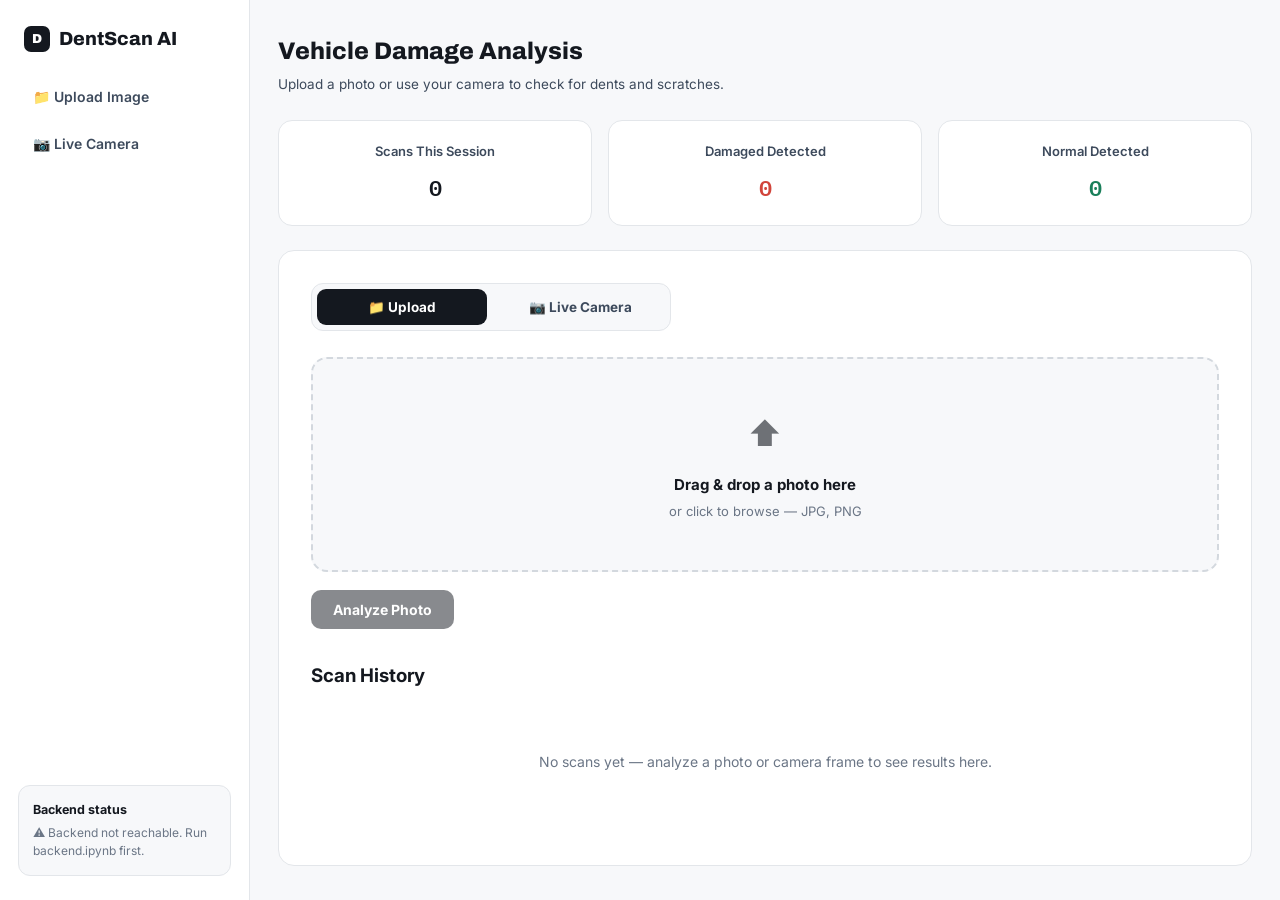
==== analysis.html @ cf9e4610 "Initial commit" ====
<!DOCTYPE html>
<html lang="en">
<head>
<meta charset="UTF-8">
<meta name="viewport" content="width=device-width, initial-scale=1.0">
<title>DentScan AI — Analysis</title>
<link rel="preconnect" href="https://fonts.googleapis.com">
<link href="https://fonts.googleapis.com/css2?family=Archivo:wght@500;600;700;800;900&family=Inter:wght@400;500;600;700&family=IBM+Plex+Mono:wght@500;600&display=swap" rel="stylesheet">
<link rel="stylesheet" href="css/style.css">
<link rel="stylesheet" href="css/analysis.css">
</head>
<body class="dash-body">

<div class="dash-shell">

  <!-- ══════════════════════════
       SIDEBAR
  ══════════════════════════ -->
  <aside class="sidebar">
    <a href="index.html" class="sidebar-logo"><span class="logo-mark">D</span> DentScan AI</a>

    <nav class="sidebar-nav">
      <button class="side-btn active" data-mode="upload">📁 Upload Image</button>
      <button class="side-btn" data-mode="camera">📷 Live Camera</button>
    </nav>

    <div class="sidebar-note">
      <div class="note-title">Backend status</div>
      <div class="note-body" id="backendStatus">Checking connection to localhost:5000…</div>
    </div>
  </aside>

  <!-- ══════════════════════════
       MAIN
  ══════════════════════════ -->
  <main class="dash-main">

    <div class="dash-main-header">
      <div>
        <h1>Vehicle Damage Analysis</h1>
        <p>Upload a photo or use your camera to check for dents and scratches.</p>
      </div>
    </div>

    <!-- STAT CARDS -->
    <div class="stat-grid">
      <div class="stat-card">
        <div class="stat-label">Scans This Session</div>
        <div class="stat-value" id="statScans">0</div>
      </div>
      <div class="stat-card">
        <div class="stat-label">Damaged Detected</div>
        <div class="stat-value danger-text" id="statDamaged">0</div>
      </div>
      <div class="stat-card">
        <div class="stat-label">Normal Detected</div>
        <div class="stat-value ok-text" id="statNormal">0</div>
      </div>
    </div>

    <!-- MODULE PANEL -->
    <div class="module-panel">

      <div class="mode-toggle">
        <button class="mode-btn active" data-mode="upload">📁 Upload</button>
        <button class="mode-btn" data-mode="camera">📷 Live Camera</button>
      </div>

      <!-- UPLOAD MODE -->
      <div id="uploadPanel">
        <div class="upload-zone" id="uploadZone">
          <div class="upload-icon">⬆</div>
          <h4>Drag &amp; drop a photo here</h4>
          <p>or click to browse — JPG, PNG</p>
          <input type="file" id="fileInput" accept="image/*">
        </div>

        <div class="preview-frame" id="uploadPreviewFrame" style="display:none;margin-top:18px">
          <img id="uploadPreviewImg" alt="Selected vehicle photo">
        </div>

        <div style="margin-top:18px;display:flex;gap:10px">
          <button class="btn-dark" id="analyzeUploadBtn" disabled>Analyze Photo</button>
          <button class="btn-outline" id="clearUploadBtn" style="display:none">Choose Different Photo</button>
        </div>
      </div>

      <!-- CAMERA MODE -->
      <div id="cameraPanel" style="display:none">
        <div class="camera-frame" id="cameraFrame">
          <div class="camera-placeholder" id="cameraPlaceholder">
            Camera is off.<br>Click "Enable Camera" to start.
          </div>
          <video id="cameraVideo" autoplay playsinline style="display:none"></video>
          <div class="camera-corner tl"></div>
          <div class="camera-corner tr"></div>
          <div class="camera-corner bl"></div>
          <div class="camera-corner br"></div>
        </div>
        <canvas id="captureCanvas" style="display:none"></canvas>

        <div class="camera-controls">
          <div style="display:flex;gap:10px">
            <button class="btn-dark" id="enableCameraBtn">Enable Camera</button>
            <button class="btn-outline" id="captureBtn" style="display:none">Capture &amp; Analyze</button>
          </div>
          <label class="live-toggle">
            <div class="switch">
              <input type="checkbox" id="liveScanToggle">
              <span class="switch-track"></span>
            </div>
            Auto-scan every 2s
          </label>
        </div>
      </div>

      <!-- RESULT PANEL (shared, injected by JS) -->
      <div id="resultPanel"></div>

      <!-- SCAN HISTORY -->
      <div style="margin-top:32px">
        <div class="module-header">
          <h3>Scan History</h3>
        </div>
        <div id="historyList">
          <div class="dash-empty">No scans yet — analyze a photo or camera frame to see results here.</div>
        </div>
      </div>

    </div>

  </main>
</div>

<!-- Reusable message banner -->
<div class="toast" id="toast"></div>

<script src="js/jspdf.umd.min.js"></script>
<script src="js/report-generator.js"></script>
<script src="js/analysis.js"></script>
</body>
</html>
---- css/style.css ----
/* ============================================
   AUTOSCAN AI — style.css
   Palette: white paper, ink, steel, diagnostic-blue, verdict red/green
   ============================================ */

*,*::before,*::after{box-sizing:border-box;margin:0;padding:0}
:root{
  --paper:#ffffff;
  --paper2:#f7f8fa;
  --ink:#14181f;
  --steel:#3d4a5c;
  --steel-soft:#6b7686;
  --line:#e3e6ea;
  --line2:#d3d8de;
  --signal:#2563eb;
  --signal-soft:rgba(37,99,235,0.1);
  --stock-green:#1a7f5a;
  --stock-green-soft:rgba(26,127,90,0.08);
  --danger:#d1453b;
  --danger-soft:rgba(209,69,59,0.08);
  --warn:#c98a12;
  --warn-soft:rgba(201,138,18,0.1);
  --radius:14px;
  --mono:'IBM Plex Mono',monospace;
  --display:'Archivo',sans-serif;
  --body:'Inter',sans-serif;
}

html{scroll-behavior:smooth}
body{font-family:var(--body);background:var(--paper);color:var(--ink);overflow-x:hidden;line-height:1.6}

/* ══════════════════════════
   NAVBAR
══════════════════════════ */
nav{
  position:fixed;top:0;left:0;right:0;z-index:100;
  padding:0 40px;height:68px;
  display:grid;grid-template-columns:1fr auto 1fr;align-items:center;
  border-bottom:1px solid var(--line);
  background:rgba(255,255,255,0.9);backdrop-filter:blur(16px);
}
.nav-logo{
  font-family:var(--display);font-size:21px;font-weight:800;
  letter-spacing:-0.5px;color:var(--ink);text-decoration:none;
  display:flex;align-items:center;gap:9px;
}
.nav-logo .logo-mark{
  width:28px;height:28px;background:var(--ink);border-radius:7px;
  display:inline-flex;align-items:center;justify-content:center;
  font-size:14px;font-weight:900;color:var(--paper);
  font-family:var(--display);flex-shrink:0;
}
.nav-links{display:flex;gap:4px;list-style:none;justify-content:center}
.nav-links a{
  font-size:14px;font-weight:500;color:var(--steel-soft);text-decoration:none;
  transition:all 0.2s;padding:7px 14px;border-radius:8px;
}
.nav-links a:hover{color:var(--ink);background:var(--paper2)}
.nav-cta{display:flex;gap:10px;align-items:center;justify-content:flex-end}
.nav-right{display:flex;align-items:center;justify-content:flex-end;gap:10px}

/* BUTTONS */
.btn-ghost{
  padding:8px 18px;border-radius:20px;border:1px solid var(--line2);
  background:transparent;color:var(--steel);font-family:inherit;font-size:14px;
  font-weight:600;cursor:pointer;text-decoration:none;transition:all 0.2s;
  display:inline-flex;align-items:center;
}
.btn-ghost:hover{color:var(--ink);border-color:var(--ink)}
.btn-primary{
  padding:9px 20px;border-radius:20px;border:none;background:var(--ink);
  color:var(--paper);font-family:inherit;font-size:14px;font-weight:700;cursor:pointer;
  text-decoration:none;transition:all 0.2s;display:inline-flex;align-items:center;gap:6px;
}
.btn-primary:hover{background:var(--signal);transform:translateY(-1px)}
.btn-lg{padding:15px 32px;font-size:16px;border-radius:14px;display:inline-flex;align-items:center;gap:10px}

/* HAMBURGER */
.hamburger{display:none;flex-direction:column;gap:5px;background:none;border:none;cursor:pointer;padding:4px}
.hamburger span{display:block;width:22px;height:2px;background:var(--steel);border-radius:2px;transition:all 0.3s}
.hamburger.open span:nth-child(1){transform:translateY(7px) rotate(45deg)}
.hamburger.open span:nth-child(2){opacity:0}
.hamburger.open span:nth-child(3){transform:translateY(-7px) rotate(-45deg)}

/* MOBILE NAV */
.mobile-nav{
  display:none;position:fixed;top:68px;left:0;right:0;
  background:var(--paper);border-bottom:1px solid var(--line);
  flex-direction:column;z-index:99;
  transform:translateY(-110%);transition:transform 0.3s ease;
}
.mobile-nav.open{transform:translateY(0)}
.mobile-link{
  padding:16px 24px;color:var(--steel);text-decoration:none;
  font-size:15px;border-bottom:1px solid var(--line);transition:all 0.2s;
}
.mobile-link:hover{color:var(--ink);background:var(--paper2)}
.mobile-cta{background:var(--ink);color:var(--paper) !important;font-weight:700;text-align:center}

/* ══════════════════════════
   HERO
══════════════════════════ */
.hero{
  min-height:100vh;display:flex;flex-direction:column;
  align-items:center;justify-content:center;
  text-align:center;padding:130px 24px 80px;
  position:relative;overflow:hidden;
}
.hero-badge{
  display:inline-flex;align-items:center;gap:8px;
  background:var(--paper2);border:1px solid var(--line2);
  color:var(--steel);border-radius:100px;padding:6px 16px;
  font-size:13px;font-weight:500;margin-bottom:32px;
}
.dot{width:6px;height:6px;border-radius:50%;background:var(--signal);animation:pulse 2s infinite}
@keyframes pulse{0%,100%{opacity:1}50%{opacity:0.3}}

.hero h1{
  font-family:var(--display);
  font-size:clamp(40px,7vw,76px);font-weight:800;
  letter-spacing:-2.5px;line-height:1.05;margin-bottom:24px;max-width:880px;
}
.hero h1 em{font-style:normal;color:var(--signal)}
.hero-sub{
  font-size:clamp(16px,2vw,18px);color:var(--steel);
  max-width:540px;line-height:1.75;margin-bottom:44px;font-weight:400;
}
.hero-actions{display:flex;gap:14px;justify-content:center;flex-wrap:wrap;margin-bottom:64px}

/* SCAN VISUAL (signature element — replaces StockMate's shelf) */
.hero-visual{max-width:820px;width:100%;position:relative}
.scan-wrap{
  background:var(--paper);border:1px solid var(--line);border-radius:20px;
  overflow:hidden;box-shadow:0 20px 60px rgba(20,24,31,0.08);
  text-align:left;
}
.scan-bar{
  background:var(--paper2);padding:12px 20px;
  border-bottom:1px solid var(--line);display:flex;align-items:center;gap:8px;
}
.scan-dots{display:flex;gap:6px}
.scan-dot{width:10px;height:10px;border-radius:50%}
.scan-label{
  font-family:var(--mono);font-size:11px;color:var(--steel-soft);
  margin-left:6px;letter-spacing:0.2px;
}
.scan-frame{
  position:relative;margin:20px 24px;border-radius:14px;overflow:hidden;
  background:var(--paper2);border:1px solid var(--line);
  aspect-ratio:16/8;display:flex;align-items:center;justify-content:center;
}
.scan-car-icon{font-size:64px;opacity:0.15;color:var(--ink)}
.scan-corner{position:absolute;width:26px;height:26px;border:2px solid var(--signal)}
.scan-corner.tl{top:14px;left:14px;border-right:none;border-bottom:none}
.scan-corner.tr{top:14px;right:14px;border-left:none;border-bottom:none}
.scan-corner.bl{bottom:14px;left:14px;border-right:none;border-top:none}
.scan-corner.br{bottom:14px;right:14px;border-left:none;border-top:none}
.scan-line{
  position:absolute;left:14px;right:14px;height:2px;background:var(--signal);
  box-shadow:0 0 12px rgba(37,99,235,0.6);animation:scan-sweep 2.6s ease-in-out infinite;
}
@keyframes scan-sweep{0%,100%{top:14px}50%{top:calc(100% - 16px)}}
.scan-tag{
  position:absolute;bottom:26px;left:34px;background:var(--paper);border:1px solid var(--line);
  border-radius:8px;padding:6px 12px;font-family:var(--mono);font-size:11px;color:var(--steel);
  display:flex;align-items:center;gap:8px;box-shadow:0 6px 18px rgba(20,24,31,0.1);
}
.scan-tag .sdot{width:7px;height:7px;border-radius:50%;background:var(--danger)}
.scan-results{padding:6px 24px 22px;display:flex;flex-direction:column;gap:14px}
.scan-row{display:grid;grid-template-columns:100px 1fr 90px;align-items:center;gap:14px}
.scan-region{font-family:var(--mono);font-size:11px;color:var(--steel-soft)}
.scan-conf-track{height:8px;border-radius:4px;background:var(--paper2);border:1px solid var(--line);overflow:hidden}
.scan-conf-fill{height:100%;border-radius:4px}
.scan-conf-fill.dmg{background:var(--danger)}
.scan-conf-fill.ok{background:var(--stock-green)}
.scan-pct{font-family:var(--mono);font-size:12px;color:var(--steel);text-align:right}
.scan-verdict{
  margin:16px 24px 24px;padding:12px 16px;border-radius:10px;
  background:var(--danger-soft);border:1px solid rgba(209,69,59,0.2);
  font-size:13px;color:var(--ink);display:flex;align-items:center;gap:10px;
}
.verdict-dot{width:8px;height:8px;border-radius:50%;background:var(--danger);flex-shrink:0}

/* ══════════════════════════
   TICKER
══════════════════════════ */
.ticker-section{
  border-top:1px solid var(--line);border-bottom:1px solid var(--line);
  background:var(--paper2);padding:18px 0;overflow:hidden;white-space:nowrap;
}
.ticker-track{display:inline-flex;gap:40px;animation:scroll-left 32s linear infinite}
@keyframes scroll-left{from{transform:translateX(0)}to{transform:translateX(-50%)}}
.ticker-item{font-size:14px;color:var(--steel);display:inline-flex;align-items:center;gap:8px}
.t-icon{color:var(--signal);font-size:13px}

/* ══════════════════════════
   SECTION HEAD (shared)
══════════════════════════ */
.section-label{
  font-family:var(--mono);font-size:12px;color:var(--signal);
  letter-spacing:0.5px;font-weight:600;
}
.section-h2{
  font-family:var(--display);font-size:clamp(28px,4vw,44px);font-weight:800;
  letter-spacing:-1.5px;line-height:1.15;margin:14px 0 14px;color:var(--ink);
}
.section-sub{font-size:15px;color:var(--steel);max-width:480px;line-height:1.7}
.section-head{text-align:center;max-width:640px;margin:0 auto 56px}
.section-head .section-sub{margin:0 auto}

/* ══════════════════════════
   FEATURES
══════════════════════════ */
.features-section{padding:120px 40px;max-width:1100px;margin:0 auto}
.features-grid{display:grid;grid-template-columns:repeat(3,1fr);gap:18px}
.feat-card{
  background:var(--paper);border:1px solid var(--line);border-radius:16px;padding:26px;
  transition:border-color 0.2s,transform 0.2s;
}
.feat-card:hover{border-color:var(--line2);transform:translateY(-2px)}
.feat-featured{border-color:var(--signal);background:var(--signal-soft)}
.feat-icon{
  width:38px;height:38px;border-radius:9px;background:var(--paper2);
  border:1px solid var(--line);display:flex;align-items:center;justify-content:center;
  font-size:17px;margin-bottom:16px;color:var(--ink);
}
.feat-card h4{font-size:16px;font-weight:700;margin-bottom:8px;color:var(--ink)}
.feat-card p{font-size:13.5px;color:var(--steel);line-height:1.65}

/* ══════════════════════════
   HOW IT WORKS
══════════════════════════ */
.how-section{padding:120px 40px;background:var(--paper2);border-top:1px solid var(--line);border-bottom:1px solid var(--line)}
.how-inner{max-width:1100px;margin:0 auto;display:grid;grid-template-columns:1fr 1fr;gap:80px;align-items:center}
.how-steps{display:flex;flex-direction:column;gap:22px;margin-top:32px}
.how-step{display:flex;gap:16px;align-items:flex-start}
.step-num{
  font-family:var(--mono);font-size:13px;font-weight:600;color:var(--signal);
  border:1px solid var(--line2);border-radius:8px;padding:4px 8px;flex-shrink:0;
}
.how-step h5{font-size:15px;font-weight:700;color:var(--ink);margin-bottom:4px}
.how-step p{font-size:13.5px;color:var(--steel)}

.how-visual{display:flex;justify-content:center}
.mini-card{
  background:var(--paper);border:1px solid var(--line);border-radius:16px;
  padding:26px;width:100%;max-width:340px;box-shadow:0 12px 40px rgba(20,24,31,0.06);
}
.mini-row{display:flex;justify-content:space-between;align-items:center;padding:10px 0;font-size:14px;color:var(--steel)}
.mini-row strong{font-family:var(--mono);font-size:16px;color:var(--ink)}
.mini-row.small{font-size:12.5px;padding:6px 0}
.mini-divider{height:1px;background:var(--line);margin:8px 0}
.danger-text{color:var(--danger) !important}
.ok-text{color:var(--stock-green) !important}

/* ══════════════════════════
   CTA
══════════════════════════ */
.cta-section{padding:100px 40px;text-align:center}
.cta-inner-card{
  max-width:680px;margin:0 auto;background:var(--ink);color:var(--paper);
  border-radius:28px;padding:64px 48px;
}
.cta-section h2{
  font-family:var(--display);font-size:clamp(28px,5vw,44px);font-weight:800;
  letter-spacing:-1.5px;line-height:1.15;margin-bottom:16px;
}
.cta-section p{font-size:16px;color:#c7cdd6;margin-bottom:32px}
.cta-inner-card .btn-primary{background:var(--signal);color:var(--paper)}
.cta-inner-card .btn-primary:hover{background:#3b74ef}
.cta-fine{font-size:12px;color:#8b93a0;margin-top:20px}

/* ══════════════════════════
   FOOTER
══════════════════════════ */
footer{border-top:1px solid var(--line);padding:40px;background:var(--paper)}
.footer-inner{max-width:1100px;margin:0 auto;display:flex;justify-content:space-between;align-items:center;flex-wrap:wrap;gap:20px}
.footer-logo{font-family:var(--display);font-size:20px;font-weight:800;color:var(--ink)}
.footer-logo span{color:var(--signal)}
.footer-links{display:flex;gap:28px}
.footer-links a{font-size:13px;color:var(--steel);text-decoration:none;transition:color 0.2s}
.footer-links a:hover{color:var(--ink)}
.footer-copy{font-size:13px;color:var(--steel-soft)}

/* ══════════════════════════
   ANIMATIONS
══════════════════════════ */
.fade-up{opacity:0;transform:translateY(24px);transition:all 0.7s cubic-bezier(0.16,1,0.3,1)}
.fade-up.visible{opacity:1;transform:translateY(0)}

/* ══════════════════════════
   RESPONSIVE
══════════════════════════ */
@media(max-width:900px){
  nav{padding:0 20px;grid-template-columns:1fr 1fr}
  .nav-links{display:none}
  .nav-cta{display:none}
  .hamburger{display:flex}
  .mobile-nav{display:flex}
  .how-inner{grid-template-columns:1fr}
  .features-grid{grid-template-columns:1fr 1fr}
  .scan-row{grid-template-columns:70px 1fr 70px;gap:8px}
}
@media(max-width:600px){
  .features-section,.how-section,.cta-section{padding:80px 20px}
  .hero{padding:110px 16px 60px}
  .features-grid{grid-template-columns:1fr}
  .footer-inner{flex-direction:column;text-align:center}
  .footer-links{justify-content:center;flex-wrap:wrap}
  .cta-inner-card{padding:40px 24px}
  .scan-row{grid-template-columns:1fr;gap:6px;padding-bottom:10px;border-bottom:1px solid var(--line)}
  .scan-pct{text-align:left}
}
---- css/analysis.css ----
/* ============================================
   AUTOSCAN AI — analysis.css
   Extends style.css tokens for the analysis workspace
   ============================================ */

.dash-body{background:var(--paper2);min-height:100vh}

/* ══════════════════════════
   TOPNAV
══════════════════════════ */
.topnav{
  position:sticky;top:0;left:0;right:0;z-index:1000;
  background:var(--paper);border-bottom:1px solid var(--line);
}
.topnav-inner{
  max-width:1280px;margin:0 auto;
  height:64px;padding:0 28px;
  display:flex;align-items:center;
  box-sizing:border-box;
}
.topnav-logo{
  display:flex;align-items:center;gap:10px;
  text-decoration:none;color:var(--ink);
  flex-shrink:0;
}
.topnav-logo .logo-mark{
  width:32px;height:32px;background:var(--ink);border-radius:8px;
  display:inline-flex;align-items:center;justify-content:center;
  font-size:15px;font-weight:900;color:var(--paper);font-family:var(--display);
  flex-shrink:0;
}
.topnav-name{
  font-family:var(--display);font-size:18px;font-weight:800;
  letter-spacing:0.2px;color:var(--ink);white-space:nowrap;
}
.topnav-name em{font-style:normal;color:var(--signal)}

.topnav-back{
  margin-left:auto;
  display:inline-flex;align-items:center;gap:6px;
  text-decoration:none;font-family:var(--body);font-size:13.5px;font-weight:700;
  color:var(--steel);padding:9px 16px;border-radius:9px;border:1px solid var(--line2);
  background:var(--paper);transition:all 0.18s;white-space:nowrap;
}
.topnav-back:hover{border-color:var(--ink);color:var(--ink);background:var(--paper2)}

@media(max-width:720px){
  .topnav-inner{height:58px;padding:0 18px}
  .topnav-name{font-size:16px}
  .topnav-back{padding:8px 12px;font-size:13px}
}
@media(max-width:380px){
  .topnav-name{font-size:14.5px}
  .logo-mark{width:28px;height:28px;font-size:13px}
}

.dash-shell{display:flex;min-height:100vh;align-items:stretch}

/* ── SIDEBAR ── */
.sidebar{
  flex:0 0 250px;
  width:250px;
  min-width:250px;
  max-width:250px;
  min-height:100vh;
  background:var(--paper);border-right:1px solid var(--line);
  padding:24px 18px;display:flex;flex-direction:column;gap:22px;
  overflow-x:hidden;
  box-sizing:border-box;
}
.sidebar *{max-width:100%;box-sizing:border-box}
.sidebar-logo{
  font-family:var(--display);font-size:19px;font-weight:800;
  display:flex;align-items:center;gap:9px;color:var(--ink);padding:0 6px;
  width:100%;text-decoration:none;
}
.sidebar-logo .logo-mark{
  width:26px;height:26px;background:var(--ink);border-radius:7px;
  display:inline-flex;align-items:center;justify-content:center;
  font-size:13px;font-weight:900;color:var(--paper);font-family:var(--display);
  flex-shrink:0;
}

/* Reset the global <nav> element rules from style.css (fixed top bar, grid layout)
   which would otherwise also apply to this sidebar's <nav> element */
.sidebar-nav,
.sidebar nav,
nav.sidebar-nav{
  position:static !important;
  top:auto !important;
  left:auto !important;
  right:auto !important;
  z-index:auto !important;
  height:auto !important;
  padding:0 !important;
  margin:0 !important;
  border:none !important;
  background:none !important;
  backdrop-filter:none !important;
  box-shadow:none !important;
  display:flex !important;
  flex-direction:column !important;
  align-items:stretch !important;
  justify-content:flex-start !important;
  gap:6px !important;
  width:100% !important;
}
.sidebar-nav button.side-btn{
  display:flex;align-items:center;gap:10px;
  width:100%;max-width:100%;box-sizing:border-box;
  text-align:left;padding:11px 14px;border-radius:10px;border:1px solid transparent;
  background:transparent;color:var(--steel);font-family:var(--body);font-size:14px;
  font-weight:600;cursor:pointer;transition:all 0.15s;
}
.side-btn:hover{background:var(--paper2);color:var(--ink)}
.side-btn.active{background:var(--ink);color:var(--paper)}

.sidebar-note{
  background:var(--paper2);border:1px solid var(--line);border-radius:12px;
  padding:14px;width:100%;box-sizing:border-box;margin-top:auto;
}
.sidebar-note .note-title{font-size:12.5px;font-weight:700;color:var(--ink);margin-bottom:4px}
.sidebar-note .note-body{font-size:12px;color:var(--steel-soft);line-height:1.55}

/* ── MAIN ── */
.dash-main{flex:1 1 auto;min-width:0;padding:32px 28px;overflow-y:auto;box-sizing:border-box}
.dash-main > *{max-width:1224px;margin-left:auto;margin-right:auto}

.dash-main-header{display:flex;justify-content:space-between;align-items:flex-start;margin-bottom:24px;gap:16px;flex-wrap:wrap}
.dash-main-header h1{font-family:var(--display);font-size:24px;font-weight:800;color:var(--ink)}
.dash-main-header p{font-size:13.5px;color:var(--steel);margin-top:4px}

/* STAT CARDS */
.stat-grid{display:grid;grid-template-columns:repeat(3,1fr);gap:16px;margin-bottom:24px}
.stat-card{
  background:var(--paper);border:1px solid var(--line);border-radius:14px;
  padding:20px;text-align:center;
}
.stat-label{font-size:13px;font-weight:600;color:var(--steel);margin-bottom:8px}
.stat-value{font-family:var(--mono);font-size:22px;font-weight:600;color:var(--ink)}

/* MODULE PANEL */
.module-panel{
  background:var(--paper);border:1px solid var(--line);border-radius:16px;
  padding:32px;min-height:420px;
}

/* ── INPUT MODE TOGGLE ── */
.mode-toggle{display:flex;gap:8px;background:var(--paper2);border:1px solid var(--line);border-radius:12px;padding:5px;margin-bottom:26px;max-width:360px}
.mode-btn{
  flex:1;padding:10px 16px;border-radius:9px;border:none;background:transparent;
  color:var(--steel);font-family:var(--body);font-size:13.5px;font-weight:700;
  cursor:pointer;transition:all 0.18s;display:flex;align-items:center;justify-content:center;gap:7px;
}
.mode-btn.active{background:var(--ink);color:var(--paper)}

/* ── UPLOAD ZONE ── */
.upload-zone{
  border:2px dashed var(--line2);border-radius:16px;
  padding:48px 24px;text-align:center;cursor:pointer;transition:all 0.2s;
  background:var(--paper2);
}
.upload-zone:hover,.upload-zone.drag-over{border-color:var(--signal);background:var(--signal-soft)}
.upload-zone .upload-icon{font-size:34px;margin-bottom:12px;opacity:0.6}
.upload-zone h4{font-size:15px;font-weight:700;color:var(--ink);margin-bottom:4px}
.upload-zone p{font-size:13px;color:var(--steel-soft)}
.upload-zone input[type="file"]{display:none}

/* ── CAMERA VIEW ── */
.camera-frame{
  position:relative;border-radius:16px;overflow:hidden;background:var(--ink);
  aspect-ratio:16/10;display:flex;align-items:center;justify-content:center;
  max-width:480px;margin:0 auto;
}
.camera-frame video,.camera-frame canvas,.camera-frame img{
  width:100%;height:100%;object-fit:cover;display:block;
}
.camera-placeholder{color:#8b93a0;font-size:13.5px;text-align:center;padding:20px}
.camera-corner{position:absolute;width:26px;height:26px;border:2px solid var(--signal);pointer-events:none}
.camera-corner.tl{top:14px;left:14px;border-right:none;border-bottom:none}
.camera-corner.tr{top:14px;right:14px;border-left:none;border-bottom:none}
.camera-corner.bl{bottom:14px;left:14px;border-right:none;border-top:none}
.camera-corner.br{bottom:14px;right:14px;border-left:none;border-top:none}

.camera-controls{display:flex;align-items:center;justify-content:space-between;gap:16px;margin-top:18px;flex-wrap:wrap;max-width:480px;margin-left:auto;margin-right:auto}
.live-toggle{display:flex;align-items:center;gap:9px;font-size:13px;color:var(--steel);font-weight:600}
.switch{position:relative;width:38px;height:22px;flex-shrink:0}
.switch input{opacity:0;width:0;height:0}
.switch-track{position:absolute;inset:0;background:var(--line2);border-radius:20px;cursor:pointer;transition:all 0.2s}
.switch-track::before{content:"";position:absolute;width:16px;height:16px;left:3px;top:3px;background:var(--paper);border-radius:50%;transition:all 0.2s}
.switch input:checked + .switch-track{background:var(--signal)}
.switch input:checked + .switch-track::before{transform:translateX(16px)}

/* ── PREVIEW ── */
.preview-frame{border-radius:16px;overflow:hidden;border:1px solid var(--line);background:var(--paper2)}
.preview-frame img{width:100%;display:block;max-height:360px;object-fit:contain;background:var(--ink)}

/* ── RESULT PANEL ── */
.result-panel{margin-top:24px;border-radius:16px;border:1px solid var(--line);overflow:hidden}
.result-header{padding:20px 24px;display:flex;align-items:center;gap:14px}
.result-header.dmg{background:var(--danger-soft)}
.result-header.ok{background:var(--stock-green-soft)}
.result-badge{font-size:26px;line-height:1}
.result-verdict{font-family:var(--display);font-size:19px;font-weight:800}
.result-header.dmg .result-verdict{color:var(--danger)}
.result-header.ok .result-verdict{color:var(--stock-green)}
.result-sub{font-size:12.5px;color:var(--steel);margin-top:2px}

.result-body{padding:20px 24px;display:flex;flex-direction:column;gap:14px}
.confidence-row{display:flex;align-items:center;gap:14px}
.confidence-label{font-size:12.5px;font-weight:600;color:var(--steel);min-width:90px}
.confidence-track{flex:1;height:10px;border-radius:5px;background:var(--paper2);border:1px solid var(--line);overflow:hidden}
.confidence-fill{height:100%;border-radius:5px;transition:width 0.6s ease}
.confidence-fill.dmg{background:var(--danger)}
.confidence-fill.ok{background:var(--stock-green)}
.confidence-pct{font-family:var(--mono);font-size:13px;color:var(--ink);min-width:44px;text-align:right}

.result-actions{display:flex;gap:10px;flex-wrap:wrap}

.btn-outline{
  padding:10px 18px;border-radius:10px;border:1px solid var(--line2);background:var(--paper);
  color:var(--ink);font-family:var(--body);font-size:13.5px;font-weight:700;
  cursor:pointer;transition:all 0.2s;display:inline-flex;align-items:center;gap:7px;
}
.btn-outline:hover{border-color:var(--ink)}

.btn-dark{
  padding:11px 22px;border-radius:10px;border:none;background:var(--ink);
  color:var(--paper);font-family:var(--body);font-size:14px;font-weight:700;
  cursor:pointer;transition:all 0.2s;display:inline-flex;align-items:center;gap:7px;
}
.btn-dark:hover{background:var(--signal)}
.btn-dark:disabled{opacity:0.5;cursor:not-allowed}

/* ── SCAN HISTORY ── */
.history-list{display:flex;flex-direction:column;gap:2px;margin-top:8px}
.history-row{
  display:grid;grid-template-columns:44px 1fr auto auto;align-items:center;gap:12px;
  padding:10px 4px;border-bottom:1px solid var(--line);font-size:13px;
}
.history-thumb{width:40px;height:40px;border-radius:8px;object-fit:cover;background:var(--paper2)}
.history-time{color:var(--steel-soft);font-family:var(--mono);font-size:11.5px}

.tag-dmg{
  display:inline-block;padding:2px 9px;border-radius:100px;font-size:11px;font-weight:700;
  background:var(--danger-soft);color:var(--danger);
}
.tag-ok{
  display:inline-block;padding:2px 9px;border-radius:100px;font-size:11px;font-weight:700;
  background:var(--stock-green-soft);color:var(--stock-green);
}

/* EMPTY */
.dash-empty{text-align:center;padding:60px 20px;color:var(--steel-soft);font-size:14px}

/* TOAST */
.toast{
  position:fixed;bottom:24px;left:50%;transform:translateX(-50%) translateY(20px);
  background:var(--ink);color:var(--paper);padding:12px 20px;border-radius:10px;
  font-size:13.5px;font-weight:600;opacity:0;pointer-events:none;transition:all 0.25s;z-index:2000;
}
.toast.show{opacity:1;transform:translateX(-50%) translateY(0)}
.toast.error{background:var(--danger)}
.toast.success{background:var(--stock-green)}

/* SPINNER */
.spinner{
  width:16px;height:16px;border-radius:50%;
  border:2px solid rgba(255,255,255,0.3);border-top-color:var(--paper);
  animation:spin 0.8s linear infinite;display:inline-block;
}
.spinner.dark{border:2px solid var(--line2);border-top-color:var(--ink)}
@keyframes spin{to{transform:rotate(360deg)}}

/* RESPONSIVE */
@media(max-width:900px){
  .dash-shell{flex-direction:column}
  .sidebar{position:relative;height:auto;width:100%;max-width:100%;flex:0 0 auto;flex-direction:row;flex-wrap:wrap;padding:16px}
  .sidebar-nav{flex-direction:row;flex-wrap:wrap;width:auto}
  .side-btn{width:auto}
  .sidebar-note{display:none}
  .stat-grid{grid-template-columns:1fr 1fr}
  .dash-main{padding:24px 18px}
}
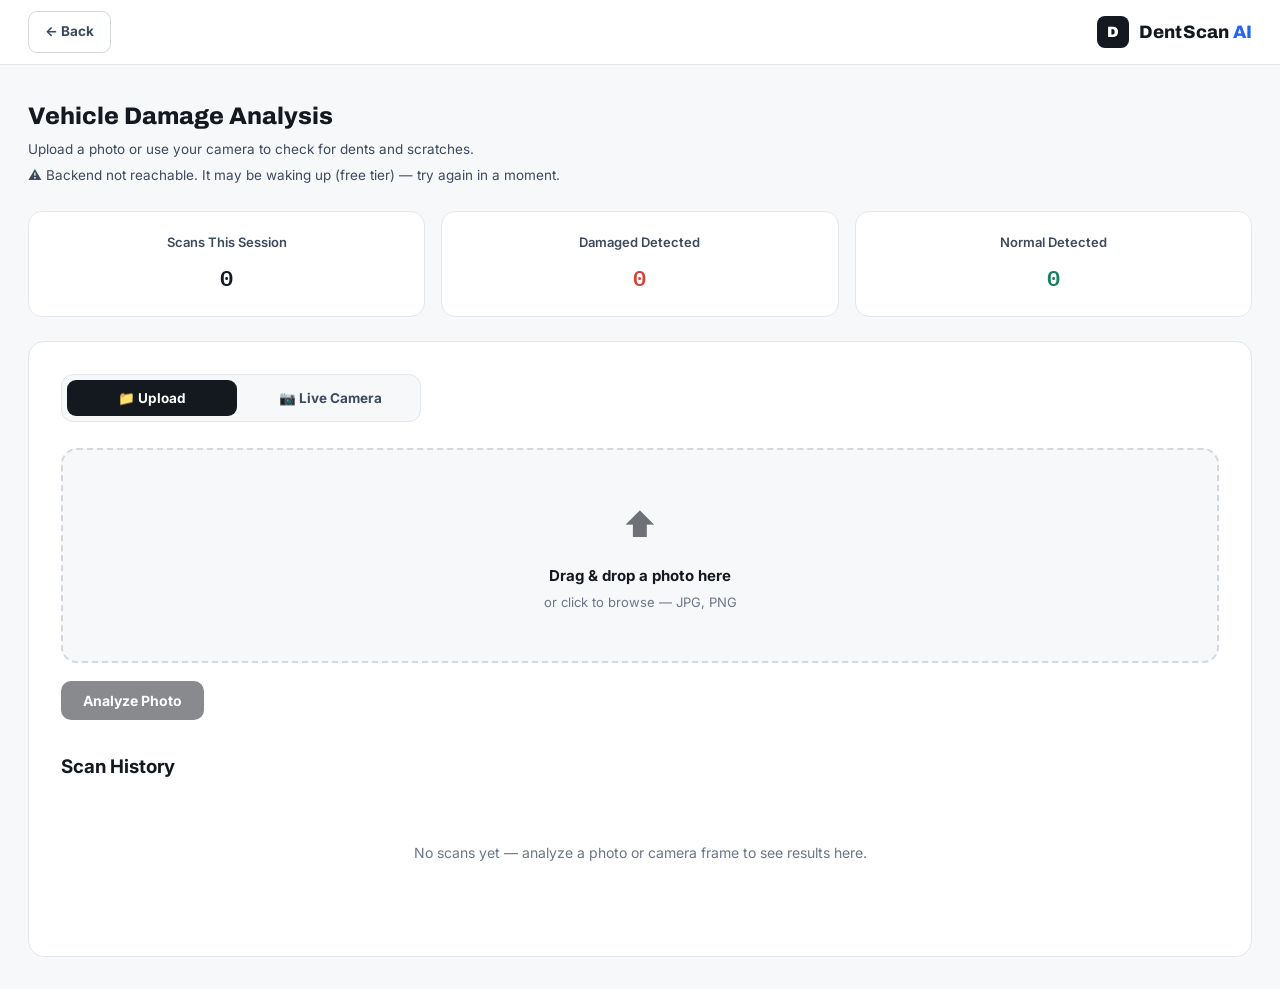
==== commit 54bb4141: "Initial commit" ====
--- a/analysis.html
+++ b/analysis.html
@@ -11,24 +11,21 @@
 </head>
 <body class="dash-body">
 
+<!-- ══════════════════════════
+     NAVBAR
+══════════════════════════ -->
+<header class="topnav">
+  <div class="topnav-inner">
+    <a href="index.html" class="topnav-back">&larr; Back</a>
+
+    <a href="index.html" class="topnav-logo">
+      <span class="logo-mark">D</span>
+      <span class="topnav-name">DentScan <em>AI</em></span>
+    </a>
+  </div>
+</header>
+
 <div class="dash-shell">
-
-  <!-- ══════════════════════════
-       SIDEBAR
-  ══════════════════════════ -->
-  <aside class="sidebar">
-    <a href="index.html" class="sidebar-logo"><span class="logo-mark">D</span> DentScan AI</a>
-
-    <nav class="sidebar-nav">
-      <button class="side-btn active" data-mode="upload">📁 Upload Image</button>
-      <button class="side-btn" data-mode="camera">📷 Live Camera</button>
-    </nav>
-
-    <div class="sidebar-note">
-      <div class="note-title">Backend status</div>
-      <div class="note-body" id="backendStatus">Checking connection to localhost:5000…</div>
-    </div>
-  </aside>
 
   <!-- ══════════════════════════
        MAIN
@@ -39,6 +36,7 @@
       <div>
         <h1>Vehicle Damage Analysis</h1>
         <p>Upload a photo or use your camera to check for dents and scratches.</p>
+        <p class="backend-status-line" id="backendStatus">Checking connection…</p>
       </div>
     </div>
 
--- a/css/analysis.css
+++ b/css/analysis.css
@@ -19,6 +19,7 @@
   box-sizing:border-box;
 }
 .topnav-logo{
+  margin-left:auto;
   display:flex;align-items:center;gap:10px;
   text-decoration:none;color:var(--ink);
   flex-shrink:0;
@@ -36,7 +37,6 @@
 .topnav-name em{font-style:normal;color:var(--signal)}
 
 .topnav-back{
-  margin-left:auto;
   display:inline-flex;align-items:center;gap:6px;
   text-decoration:none;font-family:var(--body);font-size:13.5px;font-weight:700;
   color:var(--steel);padding:9px 16px;border-radius:9px;border:1px solid var(--line2);
@@ -54,73 +54,12 @@
   .logo-mark{width:28px;height:28px;font-size:13px}
 }
 
-.dash-shell{display:flex;min-height:100vh;align-items:stretch}
-
-/* ── SIDEBAR ── */
-.sidebar{
-  flex:0 0 250px;
-  width:250px;
-  min-width:250px;
-  max-width:250px;
-  min-height:100vh;
-  background:var(--paper);border-right:1px solid var(--line);
-  padding:24px 18px;display:flex;flex-direction:column;gap:22px;
-  overflow-x:hidden;
-  box-sizing:border-box;
-}
-.sidebar *{max-width:100%;box-sizing:border-box}
-.sidebar-logo{
-  font-family:var(--display);font-size:19px;font-weight:800;
-  display:flex;align-items:center;gap:9px;color:var(--ink);padding:0 6px;
-  width:100%;text-decoration:none;
-}
-.sidebar-logo .logo-mark{
-  width:26px;height:26px;background:var(--ink);border-radius:7px;
-  display:inline-flex;align-items:center;justify-content:center;
-  font-size:13px;font-weight:900;color:var(--paper);font-family:var(--display);
-  flex-shrink:0;
-}
-
-/* Reset the global <nav> element rules from style.css (fixed top bar, grid layout)
-   which would otherwise also apply to this sidebar's <nav> element */
-.sidebar-nav,
-.sidebar nav,
-nav.sidebar-nav{
-  position:static !important;
-  top:auto !important;
-  left:auto !important;
-  right:auto !important;
-  z-index:auto !important;
-  height:auto !important;
-  padding:0 !important;
-  margin:0 !important;
-  border:none !important;
-  background:none !important;
-  backdrop-filter:none !important;
-  box-shadow:none !important;
-  display:flex !important;
-  flex-direction:column !important;
-  align-items:stretch !important;
-  justify-content:flex-start !important;
-  gap:6px !important;
-  width:100% !important;
-}
-.sidebar-nav button.side-btn{
-  display:flex;align-items:center;gap:10px;
-  width:100%;max-width:100%;box-sizing:border-box;
-  text-align:left;padding:11px 14px;border-radius:10px;border:1px solid transparent;
-  background:transparent;color:var(--steel);font-family:var(--body);font-size:14px;
-  font-weight:600;cursor:pointer;transition:all 0.15s;
-}
-.side-btn:hover{background:var(--paper2);color:var(--ink)}
-.side-btn.active{background:var(--ink);color:var(--paper)}
-
-.sidebar-note{
-  background:var(--paper2);border:1px solid var(--line);border-radius:12px;
-  padding:14px;width:100%;box-sizing:border-box;margin-top:auto;
-}
-.sidebar-note .note-title{font-size:12.5px;font-weight:700;color:var(--ink);margin-bottom:4px}
-.sidebar-note .note-body{font-size:12px;color:var(--steel-soft);line-height:1.55}
+.dash-shell{display:block;min-height:100vh}
+
+/* ── BACKEND STATUS LINE (replaces old sidebar note) ── */
+.backend-status-line{
+  font-size:12.5px;color:var(--steel-soft);margin-top:8px;
+}
 
 /* ── MAIN ── */
 .dash-main{flex:1 1 auto;min-width:0;padding:32px 28px;overflow-y:auto;box-sizing:border-box}
@@ -274,11 +213,6 @@
 
 /* RESPONSIVE */
 @media(max-width:900px){
-  .dash-shell{flex-direction:column}
-  .sidebar{position:relative;height:auto;width:100%;max-width:100%;flex:0 0 auto;flex-direction:row;flex-wrap:wrap;padding:16px}
-  .sidebar-nav{flex-direction:row;flex-wrap:wrap;width:auto}
-  .side-btn{width:auto}
-  .sidebar-note{display:none}
   .stat-grid{grid-template-columns:1fr 1fr}
   .dash-main{padding:24px 18px}
 }
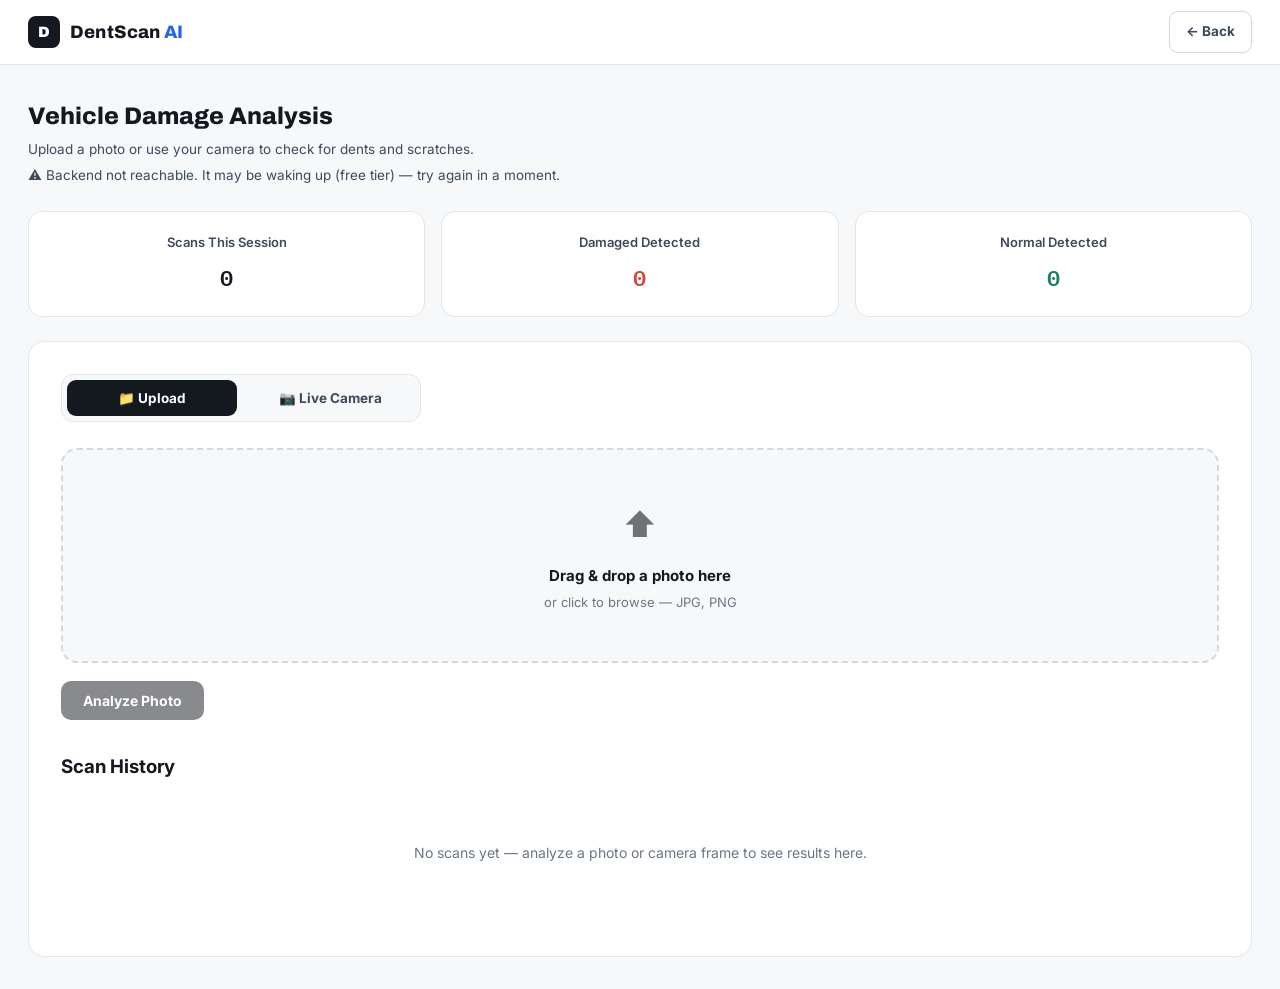
==== commit 65910d20: "Initial commit" ====
--- a/analysis.html
+++ b/analysis.html
@@ -16,12 +16,12 @@
 ══════════════════════════ -->
 <header class="topnav">
   <div class="topnav-inner">
-    <a href="index.html" class="topnav-back">&larr; Back</a>
-
     <a href="index.html" class="topnav-logo">
       <span class="logo-mark">D</span>
       <span class="topnav-name">DentScan <em>AI</em></span>
     </a>
+
+    <a href="index.html" class="topnav-back">&larr; Back</a>
   </div>
 </header>
 
--- a/css/analysis.css
+++ b/css/analysis.css
@@ -19,7 +19,6 @@
   box-sizing:border-box;
 }
 .topnav-logo{
-  margin-left:auto;
   display:flex;align-items:center;gap:10px;
   text-decoration:none;color:var(--ink);
   flex-shrink:0;
@@ -37,6 +36,7 @@
 .topnav-name em{font-style:normal;color:var(--signal)}
 
 .topnav-back{
+  margin-left:auto;
   display:inline-flex;align-items:center;gap:6px;
   text-decoration:none;font-family:var(--body);font-size:13.5px;font-weight:700;
   color:var(--steel);padding:9px 16px;border-radius:9px;border:1px solid var(--line2);
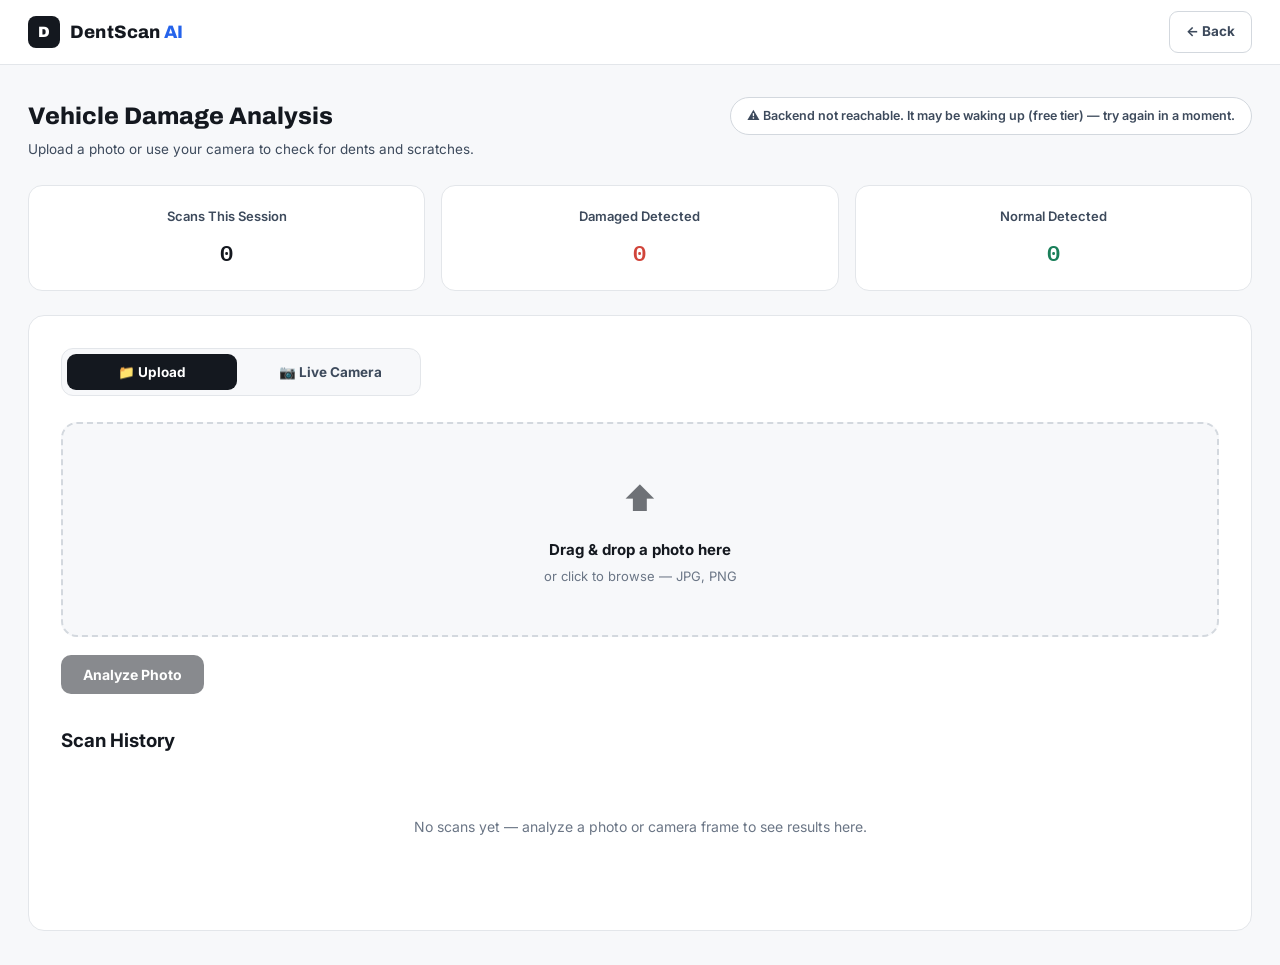
==== commit 6d526c09: "Initial commit" ====
--- a/analysis.html
+++ b/analysis.html
@@ -36,8 +36,8 @@
       <div>
         <h1>Vehicle Damage Analysis</h1>
         <p>Upload a photo or use your camera to check for dents and scratches.</p>
-        <p class="backend-status-line" id="backendStatus">Checking connection…</p>
       </div>
+      <div class="backend-status-pill" id="backendStatus">Checking connection…</div>
     </div>
 
     <!-- STAT CARDS -->
--- a/css/analysis.css
+++ b/css/analysis.css
@@ -56,9 +56,13 @@
 
 .dash-shell{display:block;min-height:100vh}
 
-/* ── BACKEND STATUS LINE (replaces old sidebar note) ── */
-.backend-status-line{
-  font-size:12.5px;color:var(--steel-soft);margin-top:8px;
+/* ── BACKEND STATUS PILL (replaces old sidebar note) ── */
+.backend-status-pill{
+  flex-shrink:0;
+  font-size:12.5px;font-weight:600;color:var(--steel);
+  background:var(--paper);border:1px solid var(--line2);border-radius:100px;
+  padding:8px 16px;white-space:nowrap;
+  align-self:flex-start;
 }
 
 /* ── MAIN ── */
